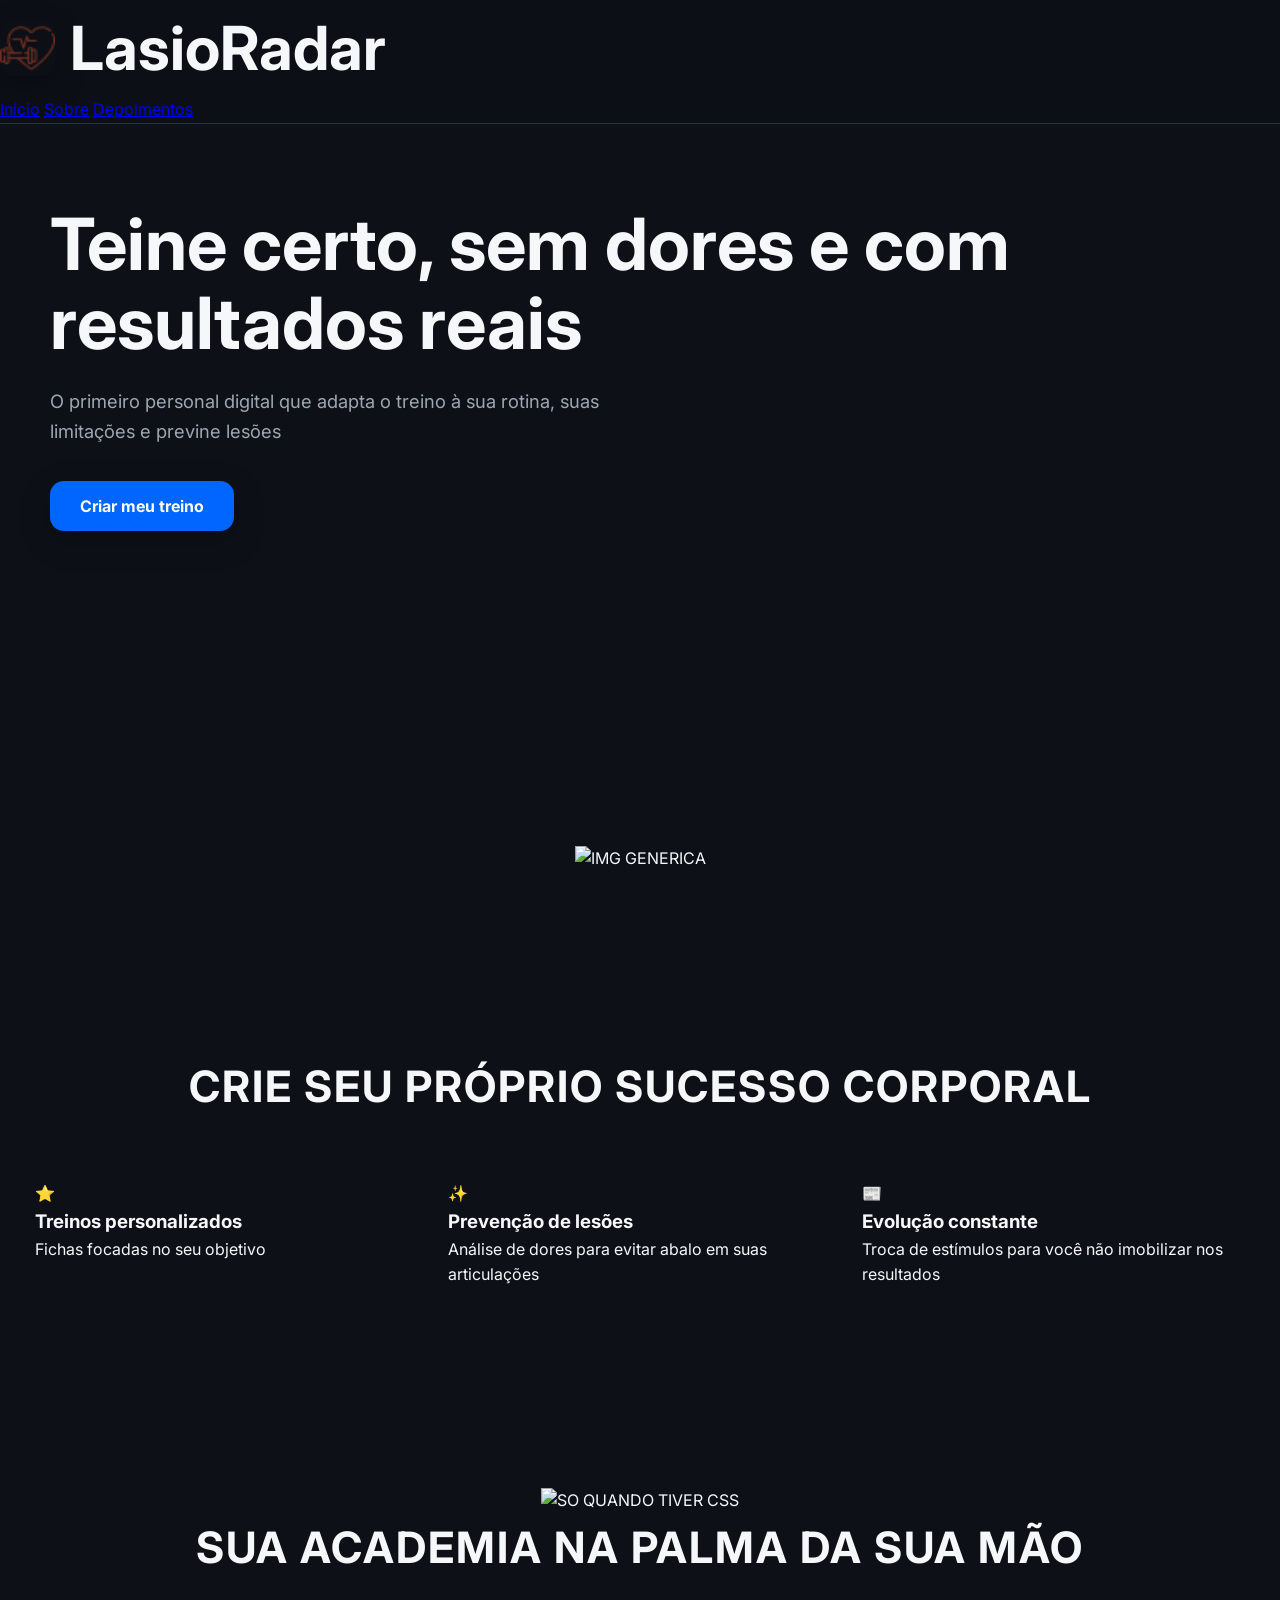
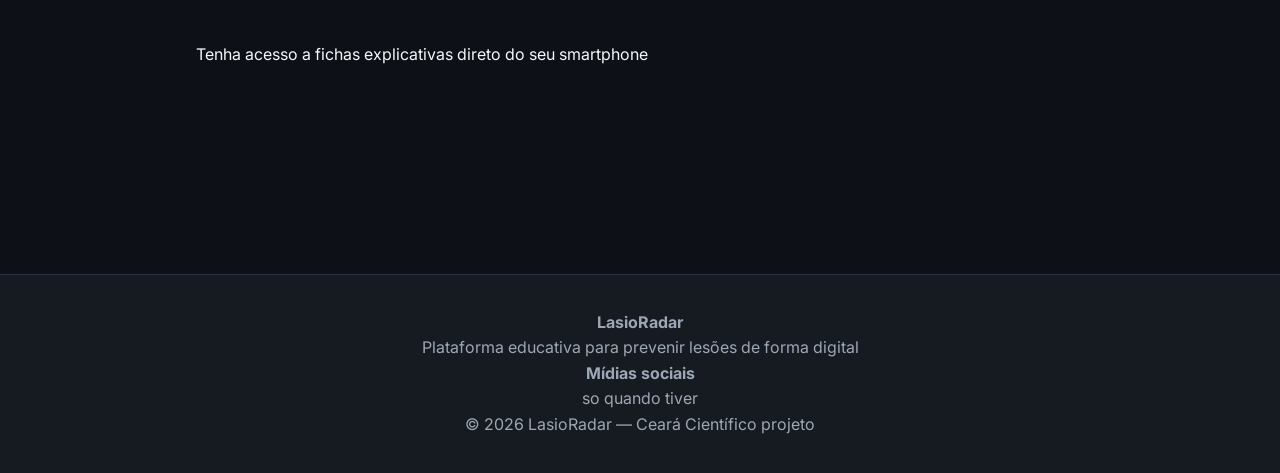
==== index.html @ f7867ff8 "Add files via upload" ====
<!DOCTYPE html>
<html lang="pt-br">
<head>
    <meta charset="UTF-8">
    <meta name="viewport" content="width=device-width, initial-scale=1.0">
    <title>LasioRadar</title>
    <link rel="stylesheet" href="style.css">

</head>
<body>
    <header class="cabeçalho">
        <div class="Logo">
            <img src="img/treino.png" alt="logo genérica" class="img_logo">
            <h1>LasioRadar</h1>
        </div>
            <nav class= "menu">
                <a href="#Inicio">Início</a>
                <a href="#Sobre">Sobre</a>
                <a href="#Depoimentos">Depoimentos</a>
            </nav>
    </header>

    <main>
        <section id="inicio" class="hero">
            <div class="conteudo_hero">
                <h1>Teine certo, sem dores e com resultados reais</h1>
                <p>O primeiro personal digital que adapta o treino à sua rotina, suas limitações e previne lesões</p>
                <button id="btn_abrir_modal" class="Primeiro_botao">Criar meu treino</button>
            </div>
            <div class="Img_destaque">
                <img src="https://i.pinimg.com/1200x/33/52/d9/3352d9e9a123a36612049253e9c98eac.jpg" alt="IMG GENERICA">
            </div>
        </section>
            <section id="sobre" class="secao_servicos">
                <h2>Crie seu próprio sucesso corporal</h2>
                <div class="grid_3_colunas">
                    <div class="card_serviços">
                        <span class="icone">⭐</span>
                        <h3>Treinos personalizados</h3>
                        <p>Fichas focadas no seu objetivo</p>
                    </div>
                    <div class="card_serviço">
                        <span class="icone">✨</span>
                        <h3>Prevenção de lesões</h3>
                        <p>Análise de dores para evitar abalo em suas articulações</p>
                    </div>
                    <div class="card_serviço">
                    <span class="icone">📰</span>
                    <h3>Evolução constante</h3>
                    <p>Troca de estímulos para você não imobilizar nos resultados</p>
                    </div>
                </div>
            </section>

            <section class="secao_sobre">
                <div class="img_app">
                    <img src="SO QUANDO O CSS FOR COLOCADO LINDAMENTE" alt="SO QUANDO TIVER CSS">
                </div>
                <div class="txt_sobre">
                    <h2>Sua academia na palma da sua mão</h2>
                    <p>Tenha acesso a fichas explicativas direto do seu smartphone</p>
                    <button></button>
                
                </div>
            </section>
    </main>
    <footer id="contato" class="rodape">
        <div class="coluna_rodape">
            <h4>LasioRadar</h4>
            <p>Plataforma educativa para prevenir lesões de forma digital</p>
        </div>
        <div class="coluna_rodape">
            <h4>Mídias sociais</h4>
            <p>so quando tiver</p>
        </div>
        <p>© 2026 LasioRadar — Ceará Científico projeto</p>
    </footer>

    <div id="Modal_questionario" class="modal_overlay" style="display: none;">
        <div class="Modal_content">
            <span id="btn_fecjar_modal">&times;</span>

            <h2>Sua Ficha</h2>
            <form id="form_ficha">
                <div class="form_group">
                    <label for="objetivo">Qual seu objetivo principal?</label>
                    <select id="objetivo" required>
                        <option value="" disabled selected>Selecione</option>
                        <option value="hipertrofia">Ganho de massa</option>
                        <option value="emagrecimento">Emagrecer</option>
                    </select>
                </div>
                <button type="submit" class="Primeiro_botao">Montar treino</button>

            </form>
        </div>
    </div>

</body>
</html>
---- style.css ----
@import url('https://fonts.googleapis.com/css2?family=Inter:wght@400;500;600;700&display=swap');

*{
    margin: 0;
    padding: 0;
    box-sizing: border-box;
}

html{
    scroll-behavior: smooth;
}

:root{

    /* cores */

    --cor-fundo: #0d1117;
    --cor-card: #161b22;
    --cor-card-hover: #1f2630;

    --cor-texto: #f5f7fa;
    --cor-texto-sec: #9da7b3;

    --cor-primaria: #0066ff;
    --cor-primaria-hover: #0052cc;

    --cor-acento: #d4ff00;

    --cor-borda: #2b3442;

    /* efeitos */

    --sombra: 0 10px 30px rgba(0,0,0,0.25);

    --radius: 18px;
}

.light_mode{

    --cor-fundo: #f3f5f9;
    --cor-card: #ffffff;
    --cor-card-hover: #eef1f5;

    --cor-texto: #121826;
    --cor-texto-sec: #5d6775;

    --cor-primaria: #0052d4;
    --cor-primaria-hover: #003ea8;

    --cor-acento: #84cc16;

    --cor-borda: #d7dce3;

    --sombra: 0 10px 25px rgba(0,0,0,0.08);
}

body{
    font-family: 'Inter', sans-serif;

    background: var(--cor-fundo);
    color: var(--cor-texto);

    line-height: 1.6;

    overflow-x: hidden;

    transition:
        background-color .3s ease,
        color .3s ease;
}

/* ===== HEADER ===== */

header{
    width: 100%;

    position: sticky;
    top: 0;

    z-index: 999;

    backdrop-filter: blur(14px);

    background: rgba(13,17,23,0.75);

    border-bottom: 1px solid var(--cor-borda);
}

.cabecalho{
    max-width: 1250px;

    margin: 0 auto;
    padding: 18px 35px;

    display: flex;
    justify-content: space-between;
    align-items: center;
}

/* ===== LOGO ===== */

.Logo{
    display: flex;
    align-items: center;

    gap: 15px;

    font-size: 1.9rem;
    font-weight: 700;

    color: var(--cor-texto);
}

.img_logo{
    width: 55px;
    height: 55px;

    object-fit: cover;

    border-radius: 14px;

    box-shadow: var(--sombra);
}

/* ===== NAVBAR ===== */

.cabecalho nav{
    display: flex;
    align-items: center;

    gap: 12px;

    padding: 10px;

    margin-left: auto;

    background: rgba(255,255,255,0.04);

    border: 1px solid rgba(255,255,255,0.08);

    border-radius: 20px;

    backdrop-filter: blur(14px);

    box-shadow:
        0 8px 25px rgba(0,0,0,0.20);

    position: relative;

    overflow: hidden;
}

/* brilho animado */

.cabecalho nav::before{
    content: "";

    position: absolute;

    top: 0;
    left: -100%;

    width: 100%;
    height: 100%;

    background: linear-gradient(
        120deg,
        transparent,
        rgba(255,255,255,0.08),
        transparent
    );

    transition: 0.8s;
}

.cabecalho nav:hover::before{
    left: 100%;
}

/* links */

.cabecalho nav a{
    position: relative;

    text-decoration: none;

    color: var(--cor-texto-sec);

    font-size: 0.95rem;
    font-weight: 600;

    padding: 12px 20px;

    border-radius: 14px;

    transition:
        background-color .3s ease,
        color .3s ease,
        transform .2s ease,
        box-shadow .3s ease;

    z-index: 2;
}

/* hover */

.cabecalho nav a:hover{
    background: linear-gradient(
        135deg,
        var(--cor-primaria),
        #3b82f6
    );

    color: white;

    transform: translateY(-2px);

    box-shadow:
        0 8px 20px rgba(0,102,255,0.35);
}

/* clique */

.cabecalho nav a:active{
    transform: scale(0.96);
}

/* item ativo */

.cabecalho nav a.active{
    background: var(--cor-primaria);

    color: white;

    box-shadow:
        0 6px 18px rgba(0,102,255,0.30);
}

/* ===== BOTÕES ===== */

button{
    border: none;

    font-family: inherit;
    font-weight: 700;

    cursor: pointer;

    transition:
        transform .2s ease,
        background-color .3s ease,
        opacity .3s ease;
}

button:hover{
    transform: translateY(-3px);
}

.Primeiro_botao{
    background: var(--cor-primaria);

    color: white;

    padding: 15px 30px;

    border-radius: 14px;

    font-size: 1rem;

    box-shadow: var(--sombra);
}

.Primeiro_botao:hover{
    background: var(--cor-primaria-hover);
}

/* ===== HERO ===== */

.hero{
    min-height: 92vh;

    max-width: 1250px;

    margin: 0 auto;
    padding: 80px 35px;

    display: flex;
    justify-content: space-between;
    align-items: center;

    gap: 60px;
}

.conteudo_hero{
    flex: 1;
}

.conteudo_hero h1{
    font-size: 4.5rem;

    line-height: 1.1;

    margin-bottom: 25px;
}

.conteudo_hero h1 span{
    color: var(--cor-primaria);
}

.conteudo_hero p{
    font-size: 1.15rem;

    color: var(--cor-texto-sec);

    max-width: 620px;

    margin-bottom: 35px;
}

/* ===== SECTIONS ===== */

section{
    padding: 100px 35px;

    display: flex;
    flex-direction: column;
    align-items: center;
}

section h2{
    font-size: 2.7rem;

    margin-bottom: 60px;

    text-transform: uppercase;

    letter-spacing: 2px;
}

/* ===== GRIDS ===== */

.grid_3_colunas{
    width: 100%;
    max-width: 1250px;

    display: grid;

    grid-template-columns: repeat(auto-fit, minmax(280px,1fr));

    gap: 30px;
}

.grid_2_colunas{
    width: 100%;
    max-width: 1250px;

    display: grid;

    grid-template-columns: repeat(auto-fit, minmax(350px,1fr));

    gap: 35px;
}

/* ===== CARDS ===== */

.card{
    background: var(--cor-card);

    border: 1px solid var(--cor-borda);

    border-radius: var(--radius);

    padding: 35px;

    transition:
        transform .3s ease,
        background-color .3s ease,
        border-color .3s ease;
}

.card:hover{
    transform: translateY(-8px);

    background: var(--cor-card-hover);

    border-color: var(--cor-primaria);
}

/* ===== FOOTER ===== */

footer{
    margin-top: 80px;

    padding: 35px;

    text-align: center;

    background: var(--cor-card);

    border-top: 1px solid var(--cor-borda);

    color: var(--cor-texto-sec);
}

/* ===== SCROLLBAR ===== */

::-webkit-scrollbar{
    width: 10px;
}

::-webkit-scrollbar-track{
    background: var(--cor-fundo);
}

::-webkit-scrollbar-thumb{
    background: var(--cor-primaria);

    border-radius: 20px;
}

/* ===== RESPONSIVIDADE ===== */

@media(max-width: 950px){

    .hero{
        flex-direction: column;

        text-align: center;
    }

    .conteudo_hero p{
        margin-inline: auto;
    }

    .cabecalho{
        flex-direction: column;

        gap: 25px;
    }

    .cabecalho nav{
        margin-left: 0;

        flex-wrap: wrap;
        justify-content: center;
    }

    .conteudo_hero h1{
        font-size: 3.4rem;
    }
}

@media(max-width: 650px){

    .cabecalho{
        padding: 20px;
    }

    .hero{
        padding: 70px 20px;
    }

    section{
        padding: 80px 20px;
    }

    .conteudo_hero h1{
        font-size: 2.6rem;
    }

    .Primeiro_botao{
        width: 100%;
    }

    .cabecalho nav{
        gap: 10px;
        padding: 8px;
    }

    .cabecalho nav a{
        padding: 10px 14px;

        font-size: 0.85rem;
    }
}
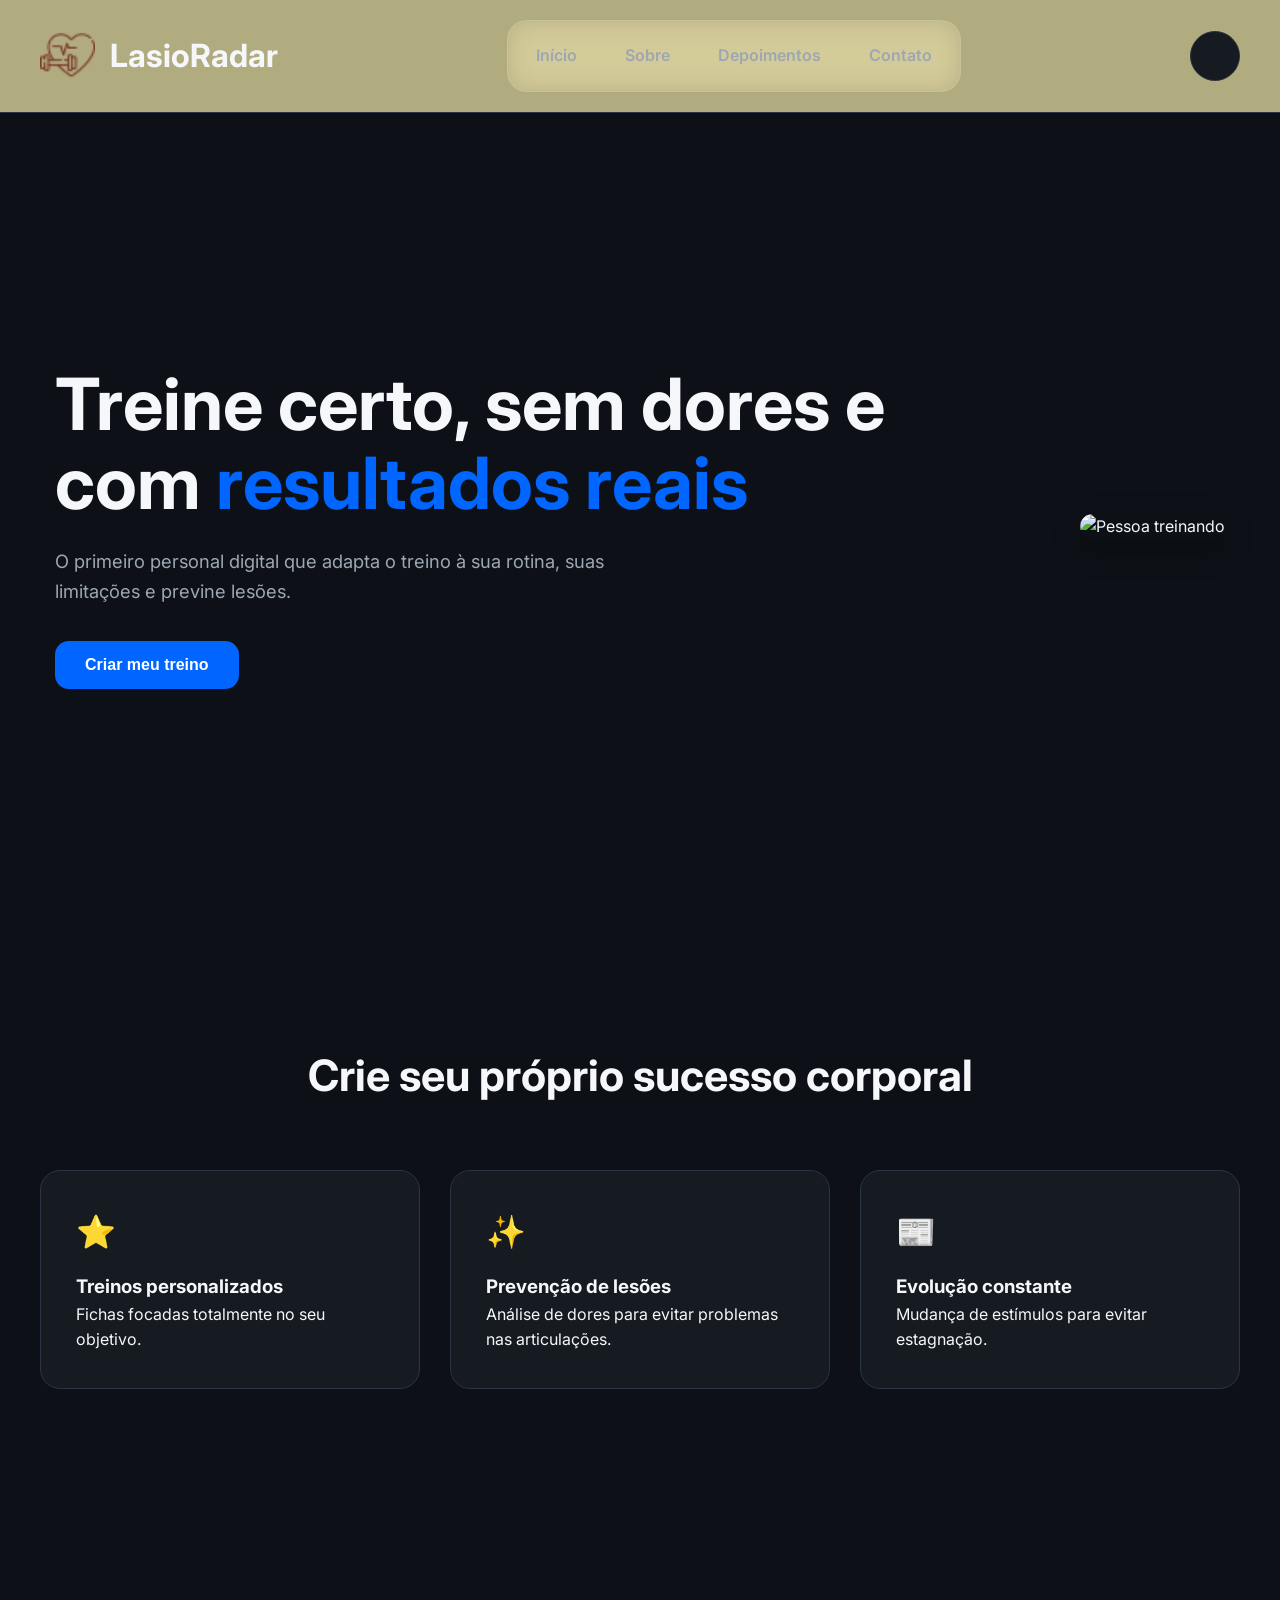
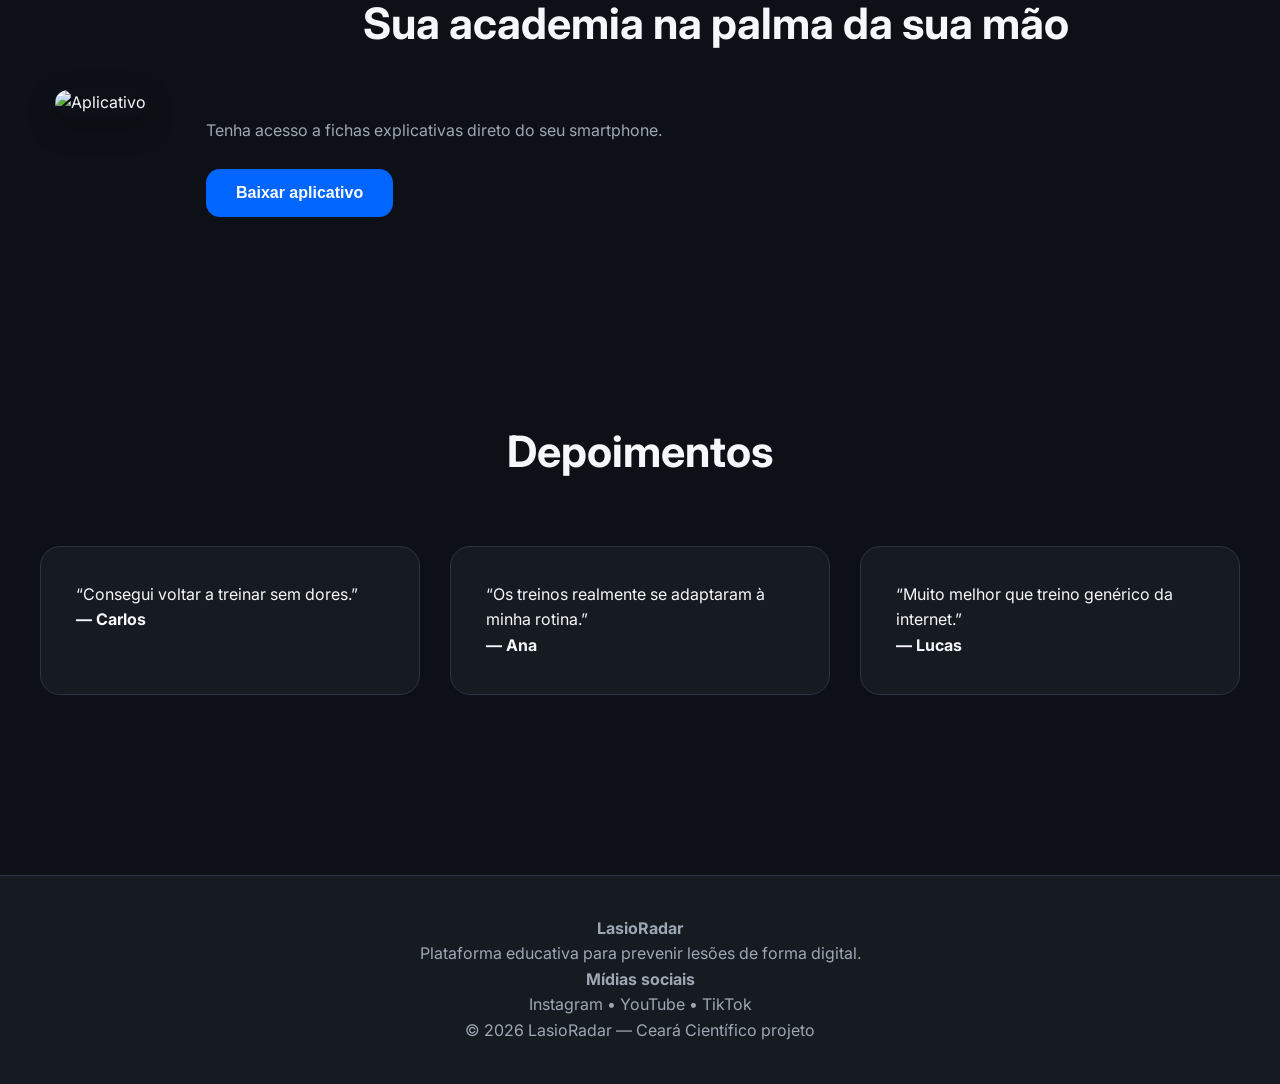
==== commit aeb35fb7: "Add files via upload" ====
--- a/index.html
+++ b/index.html
@@ -4,97 +4,215 @@
     <meta charset="UTF-8">
     <meta name="viewport" content="width=device-width, initial-scale=1.0">
     <title>LasioRadar</title>
+
     <link rel="stylesheet" href="style.css">
-
 </head>
+
 <body>
-    <header class="cabeçalho">
+
+    <!-- HEADER -->
+
+    <header class="cabecalho">
+        
         <div class="Logo">
-            <img src="img/treino.png" alt="logo genérica" class="img_logo">
+            <img src="img/treino.png" alt="Logo LasioRadar" class="img_logo">
+
             <h1>LasioRadar</h1>
         </div>
-            <nav class= "menu">
-                <a href="#Inicio">Início</a>
-                <a href="#Sobre">Sobre</a>
-                <a href="#Depoimentos">Depoimentos</a>
-            </nav>
+
+        <nav class="menu">
+            <a href="#inicio">Início</a>
+            <a href="#sobre">Sobre</a>
+            <a href="#depoimentos">Depoimentos</a>
+            <a href="#contato">Contato</a>
+        </nav>
+       <button id="toggleTema" class="botao_tema"></button>
     </header>
 
+    <!-- MAIN -->
+
     <main>
+
+        <!-- HERO -->
+
         <section id="inicio" class="hero">
+
             <div class="conteudo_hero">
-                <h1>Teine certo, sem dores e com resultados reais</h1>
-                <p>O primeiro personal digital que adapta o treino à sua rotina, suas limitações e previne lesões</p>
-                <button id="btn_abrir_modal" class="Primeiro_botao">Criar meu treino</button>
-            </div>
+
+                <h1>
+                    Treine certo, sem dores e com
+                    <span>resultados reais</span>
+                </h1>
+
+                <p>
+                    O primeiro personal digital que adapta o treino à sua rotina,
+                    suas limitações e previne lesões.
+                </p>
+
+                <button id="btn_abrir_modal" class="Primeiro_botao">
+                    Criar meu treino
+                </button>
+
+            </div>
+
             <div class="Img_destaque">
-                <img src="https://i.pinimg.com/1200x/33/52/d9/3352d9e9a123a36612049253e9c98eac.jpg" alt="IMG GENERICA">
-            </div>
-        </section>
-            <section id="sobre" class="secao_servicos">
-                <h2>Crie seu próprio sucesso corporal</h2>
-                <div class="grid_3_colunas">
-                    <div class="card_serviços">
-                        <span class="icone">⭐</span>
-                        <h3>Treinos personalizados</h3>
-                        <p>Fichas focadas no seu objetivo</p>
-                    </div>
-                    <div class="card_serviço">
-                        <span class="icone">✨</span>
-                        <h3>Prevenção de lesões</h3>
-                        <p>Análise de dores para evitar abalo em suas articulações</p>
-                    </div>
-                    <div class="card_serviço">
+
+                <img
+                    src="https://i.pinimg.com/1200x/33/52/d9/3352d9e9a123a36612049253e9c98eac.jpg"
+                    alt="Pessoa treinando"
+                >
+
+            </div>
+
+        </section>
+
+        <!-- SOBRE -->
+
+        <section id="sobre" class="secao_servicos">
+
+            <h2>Crie seu próprio sucesso corporal</h2>
+
+            <div class="grid_3_colunas">
+
+                <div class="card">
+
+                    <span class="icone">⭐</span>
+
+                    <h3>Treinos personalizados</h3>
+
+                    <p>
+                        Fichas focadas totalmente no seu objetivo.
+                    </p>
+
+                </div>
+
+                <div class="card">
+
+                    <span class="icone">✨</span>
+
+                    <h3>Prevenção de lesões</h3>
+
+                    <p>
+                        Análise de dores para evitar problemas nas articulações.
+                    </p>
+
+                </div>
+
+                <div class="card">
+
                     <span class="icone">📰</span>
+
                     <h3>Evolução constante</h3>
-                    <p>Troca de estímulos para você não imobilizar nos resultados</p>
-                    </div>
-                </div>
-            </section>
-
-            <section class="secao_sobre">
-                <div class="img_app">
-                    <img src="SO QUANDO O CSS FOR COLOCADO LINDAMENTE" alt="SO QUANDO TIVER CSS">
-                </div>
-                <div class="txt_sobre">
-                    <h2>Sua academia na palma da sua mão</h2>
-                    <p>Tenha acesso a fichas explicativas direto do seu smartphone</p>
-                    <button></button>
-                
-                </div>
-            </section>
+
+                    <p>
+                        Mudança de estímulos para evitar estagnação.
+                    </p>
+
+                </div>
+
+            </div>
+
+        </section>
+
+        <!-- APP -->
+
+        <section class="secao_sobre">
+
+            <div class="img_app">
+
+                <img
+                    src="https://i.pinimg.com/736x/f7/4e/78/f74e786f6c73ec8df8cbad0b99d8e2f7.jpg"
+                    alt="Aplicativo"
+                >
+
+            </div>
+
+            <div class="txt_sobre">
+
+                <h2>
+                    Sua academia na palma da sua mão
+                </h2>
+
+                <p>
+                    Tenha acesso a fichas explicativas direto do seu smartphone.
+                </p>
+
+                <button class="Primeiro_botao">
+                    Baixar aplicativo
+                </button>
+
+            </div>
+
+        </section>
+
+        <!-- DEPOIMENTOS -->
+
+        <section id="depoimentos">
+
+            <h2>Depoimentos</h2>
+
+            <div class="grid_3_colunas">
+
+                <div class="card">
+                    <p>
+                        “Consegui voltar a treinar sem dores.”
+                    </p>
+
+                    <h4>— Carlos</h4>
+                </div>
+
+                <div class="card">
+                    <p>
+                        “Os treinos realmente se adaptaram à minha rotina.”
+                    </p>
+
+                    <h4>— Ana</h4>
+                </div>
+
+                <div class="card">
+                    <p>
+                        “Muito melhor que treino genérico da internet.”
+                    </p>
+
+                    <h4>— Lucas</h4>
+                </div>
+
+            </div>
+
+        </section>
+
     </main>
+
+    <!-- FOOTER -->
+
     <footer id="contato" class="rodape">
+
         <div class="coluna_rodape">
+
             <h4>LasioRadar</h4>
-            <p>Plataforma educativa para prevenir lesões de forma digital</p>
+
+            <p>
+                Plataforma educativa para prevenir lesões de forma digital.
+            </p>
+
         </div>
+
         <div class="coluna_rodape">
+
             <h4>Mídias sociais</h4>
-            <p>so quando tiver</p>
+
+            <p>
+                Instagram • YouTube • TikTok
+            </p>
+
         </div>
-        <p>© 2026 LasioRadar — Ceará Científico projeto</p>
+
+        <p>
+            © 2026 LasioRadar — Ceará Científico projeto
+        </p>
+       
+
     </footer>
-
-    <div id="Modal_questionario" class="modal_overlay" style="display: none;">
-        <div class="Modal_content">
-            <span id="btn_fecjar_modal">&times;</span>
-
-            <h2>Sua Ficha</h2>
-            <form id="form_ficha">
-                <div class="form_group">
-                    <label for="objetivo">Qual seu objetivo principal?</label>
-                    <select id="objetivo" required>
-                        <option value="" disabled selected>Selecione</option>
-                        <option value="hipertrofia">Ganho de massa</option>
-                        <option value="emagrecimento">Emagrecer</option>
-                    </select>
-                </div>
-                <button type="submit" class="Primeiro_botao">Montar treino</button>
-
-            </form>
-        </div>
-    </div>
-
+ <script src="script.js"></script>
 </body>
 </html>
--- a/style.css
+++ b/style.css
@@ -12,8 +12,6 @@
 
 :root{
 
-    /* cores */
-
     --cor-fundo: #0d1117;
     --cor-card: #161b22;
     --cor-card-hover: #1f2630;
@@ -28,16 +26,14 @@
 
     --cor-borda: #2b3442;
 
-    /* efeitos */
-
     --sombra: 0 10px 30px rgba(0,0,0,0.25);
 
-    --radius: 18px;
-}
-
+    --radius: 20px;
+    
+}
 .light_mode{
 
-    --cor-fundo: #f3f5f9;
+    --cor-fundo: #f8f7eb;
     --cor-card: #ffffff;
     --cor-card-hover: #eef1f5;
 
@@ -50,9 +46,35 @@
     --cor-acento: #84cc16;
 
     --cor-borda: #d7dce3;
-
-    --sombra: 0 10px 25px rgba(0,0,0,0.08);
-}
+}
+.botao_tema{
+
+    background: var(--cor-card);
+
+    color: var(--cor-texto);
+
+    border: 1px solid var(--cor-borda);
+
+    width: 50px;
+    height: 50px;
+
+    border-radius: 50%;
+
+    cursor: pointer;
+
+    font-size: 1.2rem;
+
+    transition: .3s ease;
+}
+
+.botao_tema:hover{
+    transform: rotate(10deg) scale(1.05);
+
+    background: var(--cor-primaria);
+
+    color: white;
+}
+
 
 body{
     font-family: 'Inter', sans-serif;
@@ -63,218 +85,96 @@
     line-height: 1.6;
 
     overflow-x: hidden;
-
-    transition:
-        background-color .3s ease,
-        color .3s ease;
-}
-
-/* ===== HEADER ===== */
-
-header{
+}
+
+/* HEADER */
+
+.cabecalho{
+
     width: 100%;
-
-    position: sticky;
-    top: 0;
-
-    z-index: 999;
-
-    backdrop-filter: blur(14px);
-
-    background: rgba(13,17,23,0.75);
-
-    border-bottom: 1px solid var(--cor-borda);
-}
-
-.cabecalho{
-    max-width: 1250px;
-
-    margin: 0 auto;
-    padding: 18px 35px;
 
     display: flex;
     justify-content: space-between;
     align-items: center;
-}
-
-/* ===== LOGO ===== */
+
+    padding: 20px 40px;
+
+    position: sticky;
+    top: 0;
+
+    z-index: 999;
+
+    background: rgba(219, 210, 155, 0.8);
+
+    backdrop-filter: blur(14px);
+
+    border-bottom: 1px solid var(--cor-borda);
+}
+
+/* LOGO */
 
 .Logo{
     display: flex;
     align-items: center;
 
     gap: 15px;
-
-    font-size: 1.9rem;
-    font-weight: 700;
-
-    color: var(--cor-texto);
+}
+
+.Logo h1{
+    font-size: 2rem;
 }
 
 .img_logo{
     width: 55px;
     height: 55px;
 
+    border-radius: 14px;
+
     object-fit: cover;
-
-    border-radius: 14px;
-
-    box-shadow: var(--sombra);
-}
-
-/* ===== NAVBAR ===== */
-
-.cabecalho nav{
+}
+
+/* NAVBAR */
+
+.menu{
     display: flex;
     align-items: center;
 
     gap: 12px;
 
+    background: rgba(255,255,255,0.04);
+
     padding: 10px;
 
-    margin-left: auto;
-
-    background: rgba(255,255,255,0.04);
-
     border: 1px solid rgba(255,255,255,0.08);
 
     border-radius: 20px;
 
     backdrop-filter: blur(14px);
-
-    box-shadow:
-        0 8px 25px rgba(0,0,0,0.20);
-
-    position: relative;
-
-    overflow: hidden;
-}
-
-/* brilho animado */
-
-.cabecalho nav::before{
-    content: "";
-
-    position: absolute;
-
-    top: 0;
-    left: -100%;
-
-    width: 100%;
-    height: 100%;
-
-    background: linear-gradient(
-        120deg,
-        transparent,
-        rgba(255,255,255,0.08),
-        transparent
-    );
-
-    transition: 0.8s;
-}
-
-.cabecalho nav:hover::before{
-    left: 100%;
-}
-
-/* links */
-
-.cabecalho nav a{
-    position: relative;
-
+}
+
+.menu a{
     text-decoration: none;
 
     color: var(--cor-texto-sec);
 
-    font-size: 0.95rem;
     font-weight: 600;
 
-    padding: 12px 20px;
+    padding: 12px 18px;
 
     border-radius: 14px;
 
-    transition:
-        background-color .3s ease,
-        color .3s ease,
-        transform .2s ease,
-        box-shadow .3s ease;
-
-    z-index: 2;
-}
-
-/* hover */
-
-.cabecalho nav a:hover{
-    background: linear-gradient(
-        135deg,
-        var(--cor-primaria),
-        #3b82f6
-    );
+    transition: .3s ease;
+}
+
+.menu a:hover{
+    background: var(--cor-primaria);
 
     color: white;
 
     transform: translateY(-2px);
-
-    box-shadow:
-        0 8px 20px rgba(0,102,255,0.35);
-}
-
-/* clique */
-
-.cabecalho nav a:active{
-    transform: scale(0.96);
-}
-
-/* item ativo */
-
-.cabecalho nav a.active{
-    background: var(--cor-primaria);
-
-    color: white;
-
-    box-shadow:
-        0 6px 18px rgba(0,102,255,0.30);
-}
-
-/* ===== BOTÕES ===== */
-
-button{
-    border: none;
-
-    font-family: inherit;
-    font-weight: 700;
-
-    cursor: pointer;
-
-    transition:
-        transform .2s ease,
-        background-color .3s ease,
-        opacity .3s ease;
-}
-
-button:hover{
-    transform: translateY(-3px);
-}
-
-.Primeiro_botao{
-    background: var(--cor-primaria);
-
-    color: white;
-
-    padding: 15px 30px;
-
-    border-radius: 14px;
-
-    font-size: 1rem;
-
-    box-shadow: var(--sombra);
-}
-
-.Primeiro_botao:hover{
-    background: var(--cor-primaria-hover);
-}
-
-/* ===== HERO ===== */
+}
+
+/* HERO */
 
 .hero{
     min-height: 92vh;
@@ -282,7 +182,7 @@
     max-width: 1250px;
 
     margin: 0 auto;
-    padding: 80px 35px;
+    padding: 80px 40px;
 
     display: flex;
     justify-content: space-between;
@@ -303,7 +203,7 @@
     margin-bottom: 25px;
 }
 
-.conteudo_hero h1 span{
+.conteudo_hero span{
     color: var(--cor-primaria);
 }
 
@@ -312,56 +212,86 @@
 
     color: var(--cor-texto-sec);
 
+    margin-bottom: 35px;
+
     max-width: 620px;
-
-    margin-bottom: 35px;
-}
-
-/* ===== SECTIONS ===== */
+}
+
+/* BOTÃO */
+
+.Primeiro_botao{
+    border: none;
+
+    background: var(--cor-primaria);
+
+    color: white;
+
+    padding: 15px 30px;
+
+    border-radius: 14px;
+
+    font-size: 1rem;
+    font-weight: 700;
+
+    cursor: pointer;
+
+    transition: .3s ease;
+}
+
+.Primeiro_botao:hover{
+    background: var(--cor-primaria-hover);
+
+    transform: translateY(-3px);
+}
+
+/* IMAGEM HERO */
+
+.Img_destaque img{
+    width: 420px;
+    max-width: 100%;
+
+    border-radius: 24px;
+
+    object-fit: cover;
+
+    box-shadow: var(--sombra);
+
+    transition: .3s ease;
+}
+
+.Img_destaque img:hover{
+    transform: scale(1.03);
+}
+
+/* SECTIONS */
 
 section{
-    padding: 100px 35px;
-
-    display: flex;
-    flex-direction: column;
-    align-items: center;
+    padding: 100px 40px;
 }
 
 section h2{
+    text-align: center;
+
     font-size: 2.7rem;
 
     margin-bottom: 60px;
-
-    text-transform: uppercase;
-
-    letter-spacing: 2px;
-}
-
-/* ===== GRIDS ===== */
+}
+
+/* GRID */
 
 .grid_3_colunas{
-    width: 100%;
+    display: grid;
+
+    grid-template-columns: repeat(auto-fit,minmax(280px,1fr));
+
+    gap: 30px;
+
     max-width: 1250px;
 
-    display: grid;
-
-    grid-template-columns: repeat(auto-fit, minmax(280px,1fr));
-
-    gap: 30px;
-}
-
-.grid_2_colunas{
-    width: 100%;
-    max-width: 1250px;
-
-    display: grid;
-
-    grid-template-columns: repeat(auto-fit, minmax(350px,1fr));
-
-    gap: 35px;
-}
-
-/* ===== CARDS ===== */
+    margin: 0 auto;
+}
+
+/* CARDS */
 
 .card{
     background: var(--cor-card);
@@ -372,55 +302,80 @@
 
     padding: 35px;
 
-    transition:
-        transform .3s ease,
-        background-color .3s ease,
-        border-color .3s ease;
+    transition: .3s ease;
 }
 
 .card:hover{
     transform: translateY(-8px);
 
     background: var(--cor-card-hover);
-
-    border-color: var(--cor-primaria);
-}
-
-/* ===== FOOTER ===== */
-
-footer{
+}
+
+.icone{
+    font-size: 2rem;
+
+    display: block;
+
+    margin-bottom: 15px;
+}
+
+/* SOBRE APP */
+
+.secao_sobre{
+    display: flex;
+    justify-content: space-between;
+    align-items: center;
+
+    gap: 60px;
+
+    max-width: 1250px;
+
+    margin: 0 auto;
+}
+
+.img_app img{
+    width: 350px;
+
+    border-radius: 24px;
+
+    box-shadow: var(--sombra);
+}
+
+.txt_sobre{
+    flex: 1;
+}
+
+.txt_sobre p{
+    margin: 25px 0;
+
+    color: var(--cor-texto-sec);
+}
+
+/* FOOTER */
+
+.rodape{
     margin-top: 80px;
 
-    padding: 35px;
+    background: var(--cor-card);
+
+    border-top: 1px solid var(--cor-borda);
+
+    padding: 40px;
 
     text-align: center;
 
-    background: var(--cor-card);
-
-    border-top: 1px solid var(--cor-borda);
-
     color: var(--cor-texto-sec);
 }
 
-/* ===== SCROLLBAR ===== */
-
-::-webkit-scrollbar{
-    width: 10px;
-}
-
-::-webkit-scrollbar-track{
-    background: var(--cor-fundo);
-}
-
-::-webkit-scrollbar-thumb{
-    background: var(--cor-primaria);
-
-    border-radius: 20px;
-}
-
-/* ===== RESPONSIVIDADE ===== */
+/* RESPONSIVO */
 
 @media(max-width: 950px){
+
+    .cabecalho{
+        flex-direction: column;
+
+        gap: 25px;
+    }
 
     .hero{
         flex-direction: column;
@@ -432,30 +387,27 @@
         margin-inline: auto;
     }
 
+    .secao_sobre{
+        flex-direction: column;
+        text-align: center;
+    }
+
+    .conteudo_hero h1{
+        font-size: 3rem;
+    }
+}
+
+@media(max-width: 650px){
+
     .cabecalho{
-        flex-direction: column;
-
-        gap: 25px;
-    }
-
-    .cabecalho nav{
-        margin-left: 0;
-
+        padding: 20px;
+    }
+
+    .menu{
         flex-wrap: wrap;
         justify-content: center;
     }
 
-    .conteudo_hero h1{
-        font-size: 3.4rem;
-    }
-}
-
-@media(max-width: 650px){
-
-    .cabecalho{
-        padding: 20px;
-    }
-
     .hero{
         padding: 70px 20px;
     }
@@ -465,21 +417,10 @@
     }
 
     .conteudo_hero h1{
-        font-size: 2.6rem;
+        font-size: 2.4rem;
     }
 
     .Primeiro_botao{
         width: 100%;
     }
-
-    .cabecalho nav{
-        gap: 10px;
-        padding: 8px;
-    }
-
-    .cabecalho nav a{
-        padding: 10px 14px;
-
-        font-size: 0.85rem;
-    }
 }
